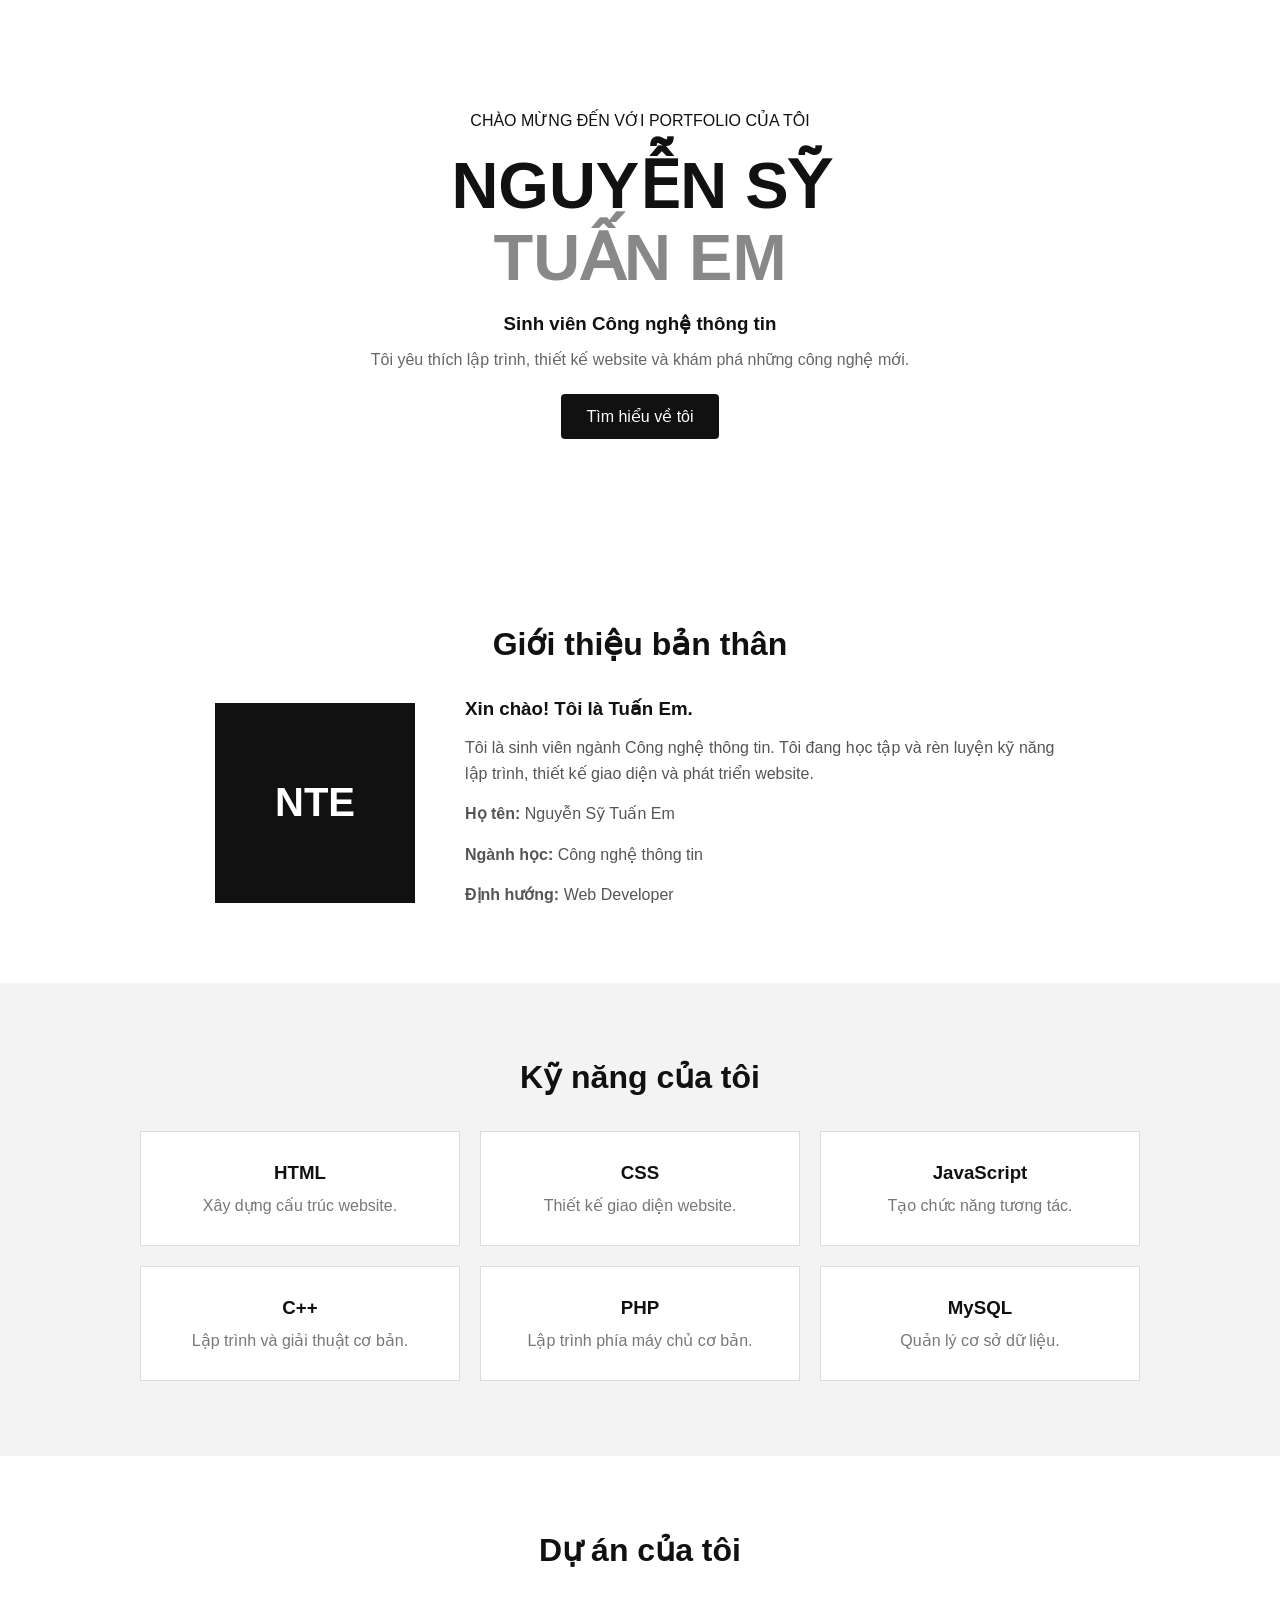
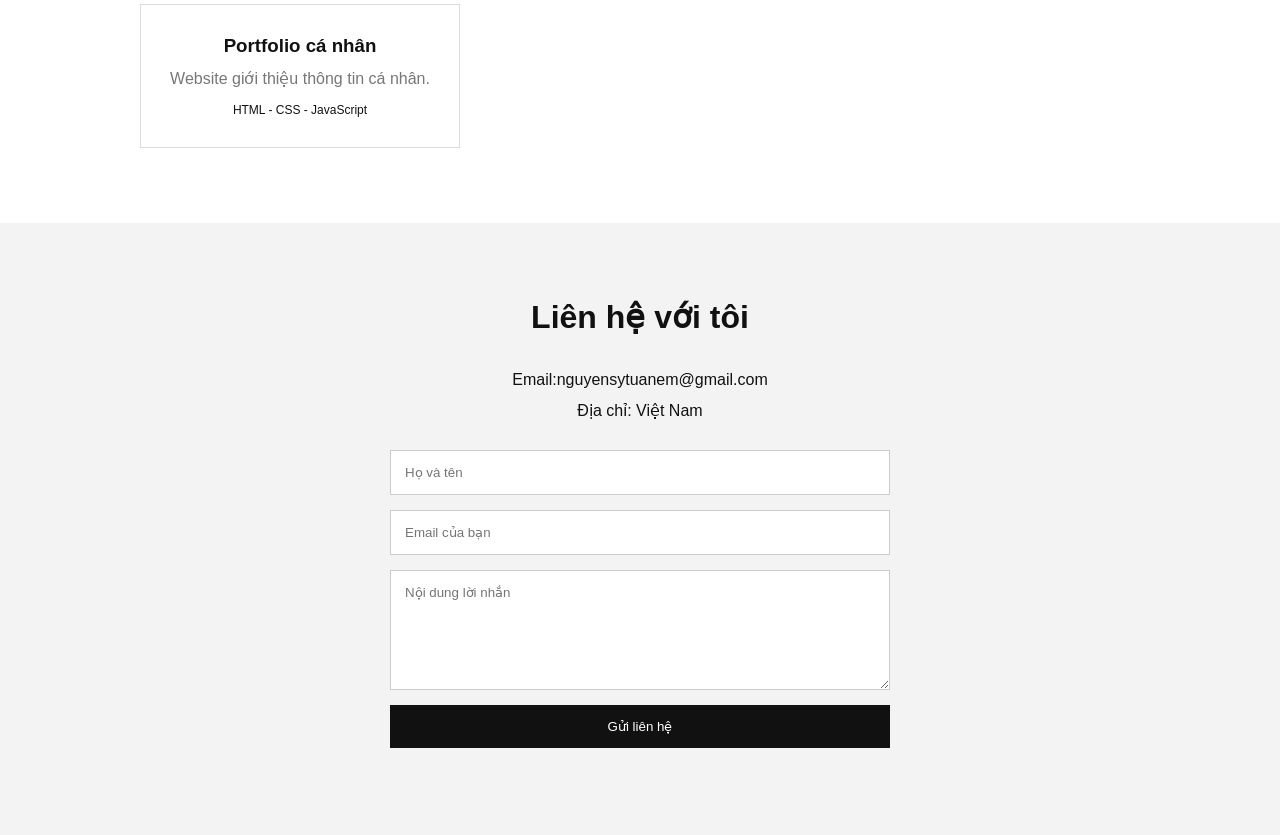
==== index.html @ 7fc5a466 "upload source code" ====
<!DOCTYPE html>
<html lang="vi">
<head>
    <meta charset="UTF-8">
    <meta name="viewport" content="width=device-width, initial-scale=1.0">
    <title>Portfolio - Nguyễn Sỹ Tuấn Em</title>
    <link rel="stylesheet" href="Untitled-1.css">
</head>
<body>

<section id="home" class="hero">
    <p>CHÀO MỪNG ĐẾN VỚI PORTFOLIO CỦA TÔI</p>
    <h1>NGUYỄN SỸ<br><span>TUẤN EM</span></h1>
    <h3>Sinh viên Công nghệ thông tin</h3>
    <p class="intro">
        Tôi yêu thích lập trình, thiết kế website
        và khám phá những công nghệ mới.
    </p>
    <a href="#about" class="button">Tìm hiểu về tôi</a>
</section>

<section id="about" class="section">
    <h2>Giới thiệu bản thân</h2>
    <div class="about-content">
        <div class="avatar">NTE</div>
        <div>
            <h3>Xin chào! Tôi là Tuấn Em.</h3>
            <p>
                Tôi là sinh viên ngành Công nghệ thông tin.
                Tôi đang học tập và rèn luyện kỹ năng lập trình,
                thiết kế giao diện và phát triển website.
            </p>
            <p><b>Họ tên:</b> Nguyễn Sỹ Tuấn Em</p>
            <p><b>Ngành học:</b> Công nghệ thông tin</p>
            <p><b>Định hướng:</b> Web Developer</p>
        </div>
    </div>
</section>

<section id="skills" class="section gray">
    <h2>Kỹ năng của tôi</h2>
    <div class="cards">
        <div class="card">
            <h3>HTML</h3>
            <p>Xây dựng cấu trúc website.</p>
        </div>
        <div class="card">
            <h3>CSS</h3>
            <p>Thiết kế giao diện website.</p>
        </div>
        <div class="card">
            <h3>JavaScript</h3>
            <p>Tạo chức năng tương tác.</p>
        </div>
        <div class="card">
            <h3>C++</h3>
            <p>Lập trình và giải thuật cơ bản.</p>
        </div>
        <div class="card">
            <h3>PHP</h3>
            <p>Lập trình phía máy chủ cơ bản.</p>
        </div>
        <div class="card">
            <h3>MySQL</h3>
            <p>Quản lý cơ sở dữ liệu.</p>
        </div>
    </div>
</section>

<section id="projects" class="section">
    <h2>Dự án của tôi</h2>
    <div class="cards">
        <div class="card project">
            <h3> Portfolio cá nhân</h3>
            <p>Website giới thiệu thông tin cá nhân.</p>
            <span>HTML - CSS - JavaScript</span>
        </div>
    </div>
</section>

<section id="contact" class="section gray">
    <h2>Liên hệ với tôi</h2>
    <p>Email:nguyensytuanem@gmail.com</p>
    <p>Địa chỉ: Việt Nam</p>

    <form id="contactForm">
        <input type="text" id="name"
            placeholder="Họ và tên" required>
        <input type="email" id="email"
            placeholder="Email của bạn" required>
        <textarea id="message"
            placeholder="Nội dung lời nhắn" required></textarea>
        <button type="submit">Gửi liên hệ</button>
    </form>
    <p id="result"></p>
</section>

<script src="script.js"></script>
</body>
</html>
---- Untitled-1.css ----
* {
    margin: 0;
    padding: 0;
    box-sizing: border-box;
    font-family: Arial, sans-serif;
    scroll-behavior: smooth;
}

body {
    background: white;
    color: #111;
}

header {
    background: #111;
    color: white;
    position: sticky;
    top: 0;
    z-index: 100;
}

.navbar {
    max-width: 1100px;
    margin: auto;
    padding: 20px;
    display: flex;
    justify-content: space-between;
    align-items: center;
}

.navbar h2 {
    font-size: 28px;
}

.navbar ul {
    display: flex;
    list-style: none;
    gap: 25px;
}

.navbar a {
    color: white;
    text-decoration: none;
    font-size: 14px;
}

.navbar a:hover {
    color: #aaa;
}

.hero {
    min-height: 550px;
    padding: 110px 20px;
    text-align: center;
    display: flex;
    flex-direction: column;
    align-items: center;
    justify-content: center;
}

.hero h1 {
    font-size: 65px;
    margin: 20px 0;
    line-height: 1.1;
}

.hero h1 span {
    color: #888;
}

.hero h3 {
    margin-bottom: 15px;
}

.intro {
    max-width: 550px;
    color: #666;
    margin-bottom: 25px;
}

.button {
    background: #111;
    color: white;
    padding: 13px 25px;
    text-decoration: none;
    border-radius: 4px;
}

.section {
    padding: 75px 10%;
    text-align: center;
}

.section h2 {
    font-size: 32px;
    margin-bottom: 35px;
}

.gray {
    background: #f3f3f3;
}

.about-content {
    display: flex;
    align-items: center;
    justify-content: center;
    gap: 50px;
    text-align: left;
    max-width: 850px;
    margin: auto;
}

.avatar {
    width: 200px;
    height: 200px;
    background: #111;
    color: white;
    display: flex;
    justify-content: center;
    align-items: center;
    font-size: 40px;
    font-weight: bold;
    flex-shrink: 0;
}

.about-content p {
    margin-top: 15px;
    color: #555;
    line-height: 1.6;
}

.cards {
    display: grid;
    grid-template-columns: repeat(3, 1fr);
    gap: 20px;
    max-width: 1000px;
    margin: auto;
}

.card {
    background: white;
    padding: 30px 20px;
    border: 1px solid #ddd;
    transition: 0.3s;
}

.card:hover {
    background: #111;
    color: white;
    transform: translateY(-5px);
}

.card p {
    color: #777;
    margin-top: 12px;
}

.card:hover p {
    color: #ddd;
}

.project span {
    display: block;
    font-size: 12px;
    margin-top: 15px;
}

#contact p {
    margin: 12px;
}

form {
    max-width: 500px;
    margin: 30px auto 0;
    display: flex;
    flex-direction: column;
    gap: 15px;
}

input, textarea {
    padding: 14px;
    border: 1px solid #ccc;
    outline: none;
}

textarea {
    height: 120px;
    resize: vertical;
}

button {
    background: #111;
    color: white;
    border: none;
    padding: 14px;
    cursor: pointer;
}

button:hover {
    background: #555;
}

footer {
    background: #111;
    color: white;
    text-align: center;
    padding: 25px;
    font-size: 13px;
}

@media (max-width: 700px) {
    .navbar {
        flex-direction: column;
        gap: 15px;
    }

    .navbar ul {
        flex-wrap: wrap;
        justify-content: center;
        gap: 12px;
    }

    .hero h1 {
        font-size: 43px;
    }

    .about-content {
        flex-direction: column;
        text-align: center;
    }

    .cards {
        grid-template-columns: 1fr;
    }

    .section {
        padding: 55px 7%;
    }
}
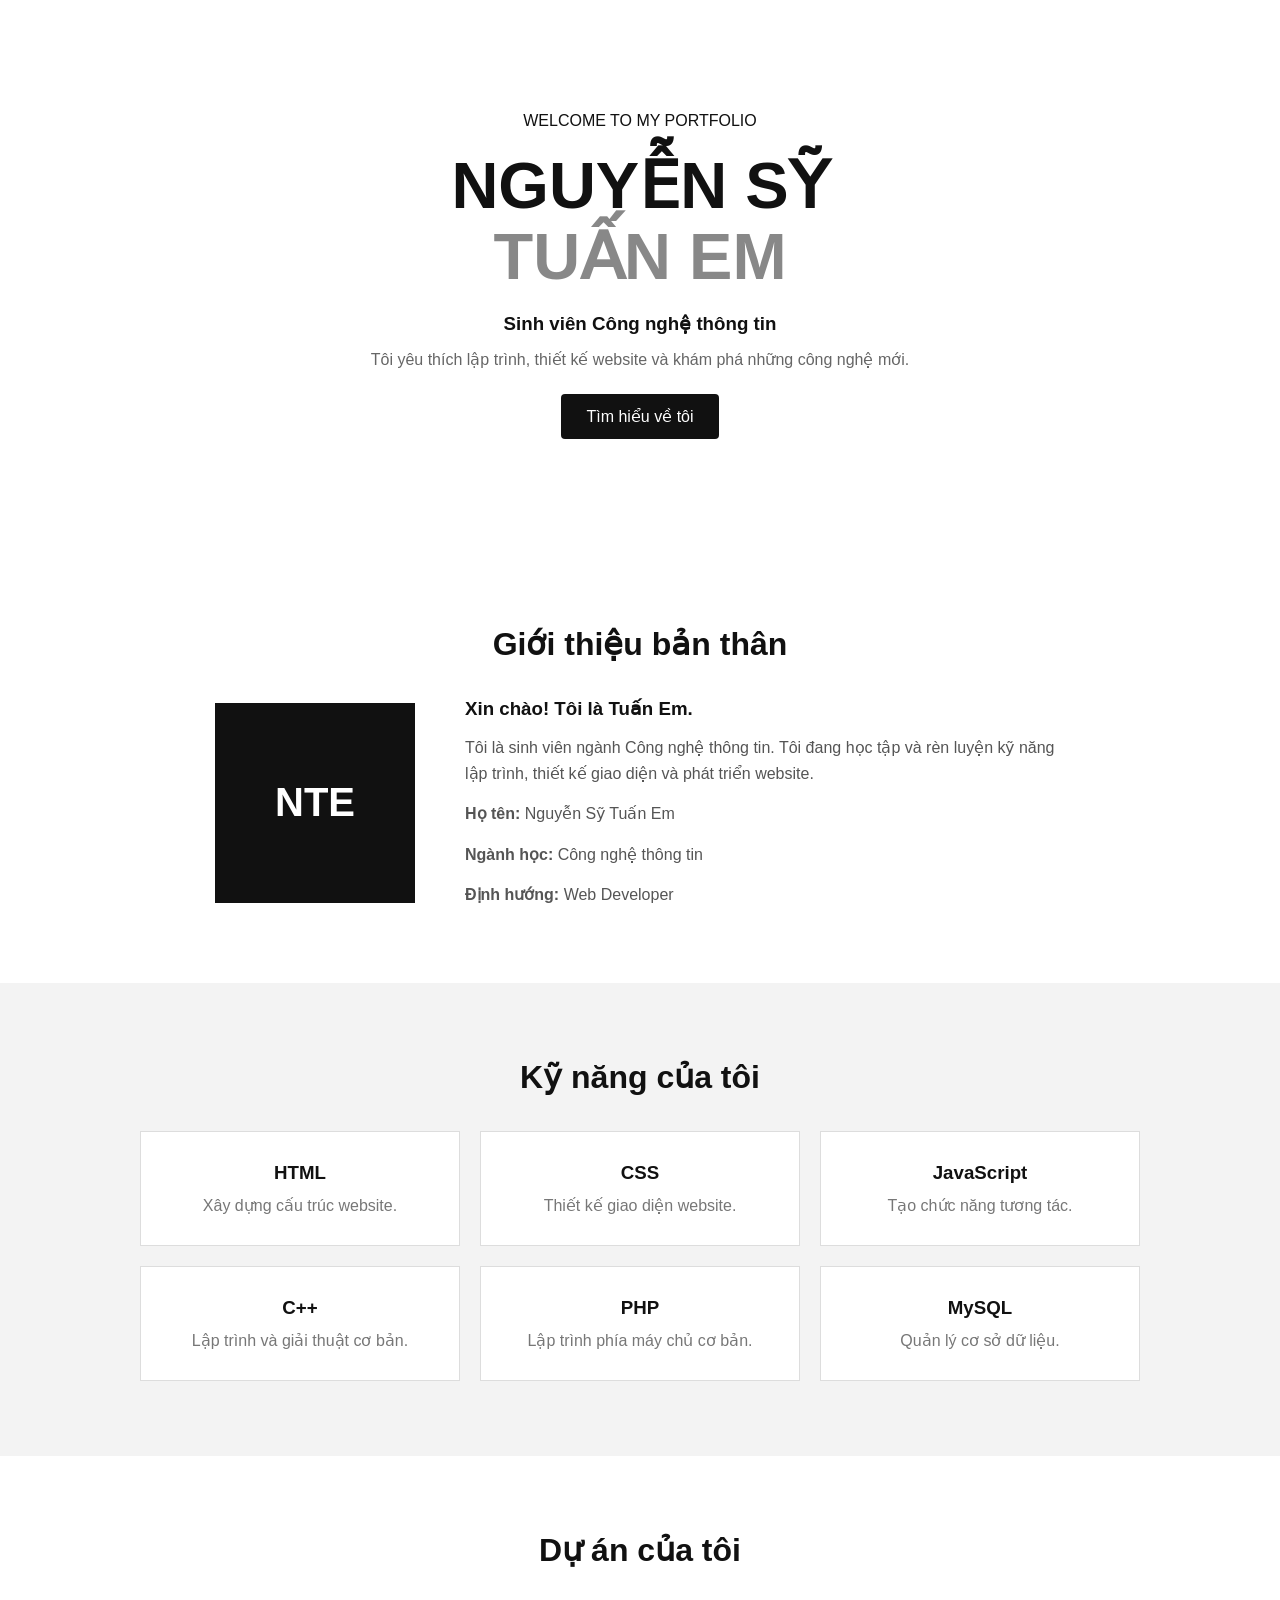
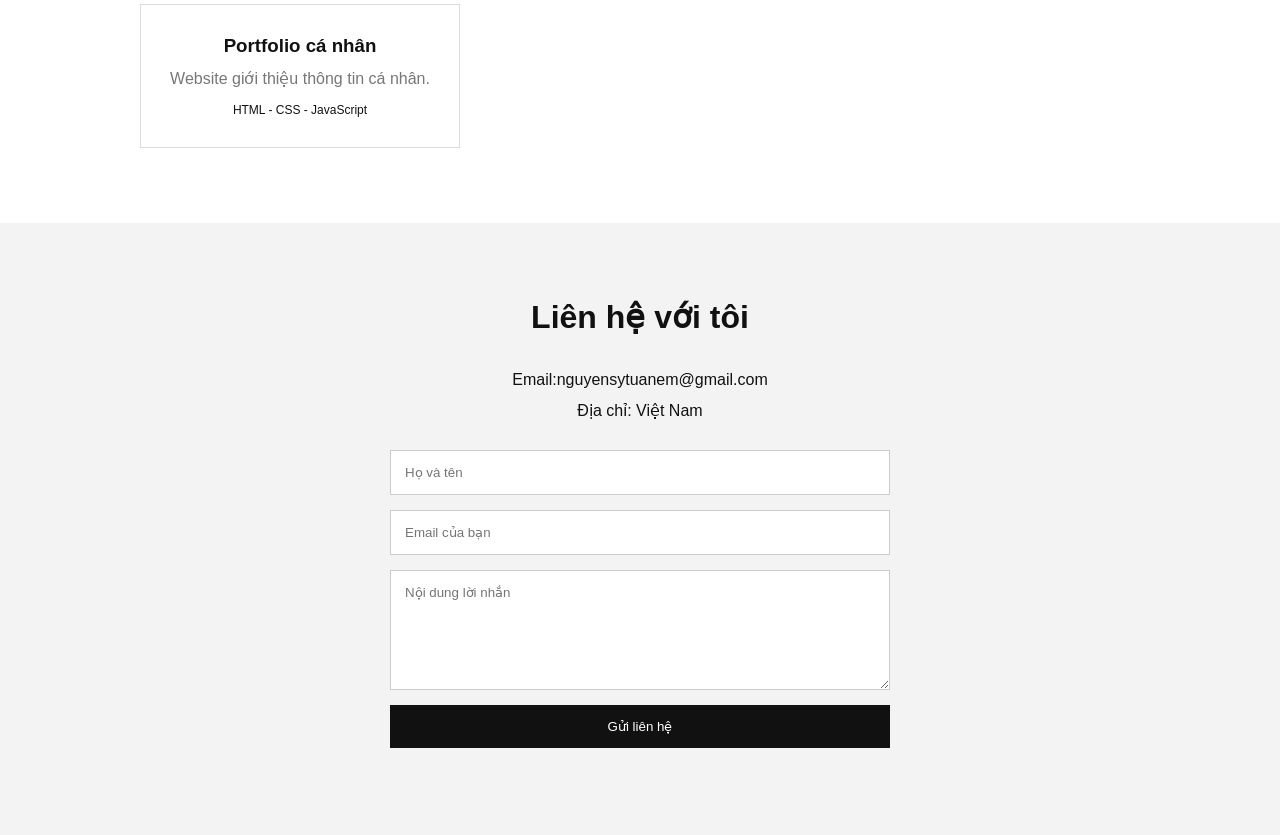
==== commit 3394e5dd: "Update website" ====
--- a/index.html
+++ b/index.html
@@ -1,16 +1,15 @@
-
 <!DOCTYPE html>
-<html lang="vi">
+<html lang="en">
 <head>
     <meta charset="UTF-8">
     <meta name="viewport" content="width=device-width, initial-scale=1.0">
     <title>Portfolio - Nguyễn Sỹ Tuấn Em</title>
-    <link rel="stylesheet" href="Untitled-1.css">
+    <link rel="stylesheet" href="style.css">
 </head>
 <body>
 
 <section id="home" class="hero">
-    <p>CHÀO MỪNG ĐẾN VỚI PORTFOLIO CỦA TÔI</p>
+    <p>WELCOME TO MY PORTFOLIO</p>
     <h1>NGUYỄN SỸ<br><span>TUẤN EM</span></h1>
     <h3>Sinh viên Công nghệ thông tin</h3>
     <p class="intro">
--- a/style.css
+++ b/style.css
@@ -0,0 +1,239 @@
+* {
+    margin: 0;
+    padding: 0;
+    box-sizing: border-box;
+    font-family: Arial, sans-serif;
+    scroll-behavior: smooth;
+}
+
+body {
+    background: rgb(255, 255, 255);
+    color: #111;
+}
+
+header {
+    background: #111;
+    color: white;
+    position: sticky;
+    top: 0;
+    z-index: 100;
+}
+
+.navbar {
+    max-width: 1100px;
+    margin: auto;
+    padding: 20px;
+    display: flex;
+    justify-content: space-between;
+    align-items: center;
+}
+
+.navbar h2 {
+    font-size: 28px;
+}
+
+.navbar ul {
+    display: flex;
+    list-style: none;
+    gap: 25px;
+}
+
+.navbar a {
+    color: white;
+    text-decoration: none;
+    font-size: 14px;
+}
+
+.navbar a:hover {
+    color: #aaa;
+}
+
+.hero {
+    min-height: 550px;
+    padding: 110px 20px;
+    text-align: center;
+    display: flex;
+    flex-direction: column;
+    align-items: center;
+    justify-content: center;
+}
+
+.hero h1 {
+    font-size: 65px;
+    margin: 20px 0;
+    line-height: 1.1;
+}
+
+.hero h1 span {
+    color: #888;
+}
+
+.hero h3 {
+    margin-bottom: 15px;
+}
+
+.intro {
+    max-width: 550px;
+    color: #666;
+    margin-bottom: 25px;
+}
+
+.button {
+    background: #111;
+    color: white;
+    padding: 13px 25px;
+    text-decoration: none;
+    border-radius: 4px;
+}
+
+.section {
+    padding: 75px 10%;
+    text-align: center;
+}
+
+.section h2 {
+    font-size: 32px;
+    margin-bottom: 35px;
+}
+
+.gray {
+    background: #f3f3f3;
+}
+
+.about-content {
+    display: flex;
+    align-items: center;
+    justify-content: center;
+    gap: 50px;
+    text-align: left;
+    max-width: 850px;
+    margin: auto;
+}
+
+.avatar {
+    width: 200px;
+    height: 200px;
+    background: #111;
+    color: white;
+    display: flex;
+    justify-content: center;
+    align-items: center;
+    font-size: 40px;
+    font-weight: bold;
+    flex-shrink: 0;
+}
+
+.about-content p {
+    margin-top: 15px;
+    color: #555;
+    line-height: 1.6;
+}
+
+.cards {
+    display: grid;
+    grid-template-columns: repeat(3, 1fr);
+    gap: 20px;
+    max-width: 1000px;
+    margin: auto;
+}
+
+.card {
+    background: white;
+    padding: 30px 20px;
+    border: 1px solid #ddd;
+    transition: 0.3s;
+}
+
+.card:hover {
+    background: #111;
+    color: white;
+    transform: translateY(-5px);
+}
+
+.card p {
+    color: #777;
+    margin-top: 12px;
+}
+
+.card:hover p {
+    color: #ddd;
+}
+
+.project span {
+    display: block;
+    font-size: 12px;
+    margin-top: 15px;
+}
+
+#contact p {
+    margin: 12px;
+}
+
+form {
+    max-width: 500px;
+    margin: 30px auto 0;
+    display: flex;
+    flex-direction: column;
+    gap: 15px;
+}
+
+input, textarea {
+    padding: 14px;
+    border: 1px solid #ccc;
+    outline: none;
+}
+
+textarea {
+    height: 120px;
+    resize: vertical;
+}
+
+button {
+    background: #111;
+    color: white;
+    border: none;
+    padding: 14px;
+    cursor: pointer;
+}
+
+button:hover {
+    background: #555;
+}
+
+footer {
+    background: #111;
+    color: white;
+    text-align: center;
+    padding: 25px;
+    font-size: 13px;
+}
+
+@media (max-width: 700px) {
+    .navbar {
+        flex-direction: column;
+        gap: 15px;
+    }
+
+    .navbar ul {
+        flex-wrap: wrap;
+        justify-content: center;
+        gap: 12px;
+    }
+
+    .hero h1 {
+        font-size: 43px;
+    }
+
+    .about-content {
+        flex-direction: column;
+        text-align: center;
+    }
+
+    .cards {
+        grid-template-columns: 1fr;
+    }
+
+    .section {
+        padding: 55px 7%;
+    }
+}
